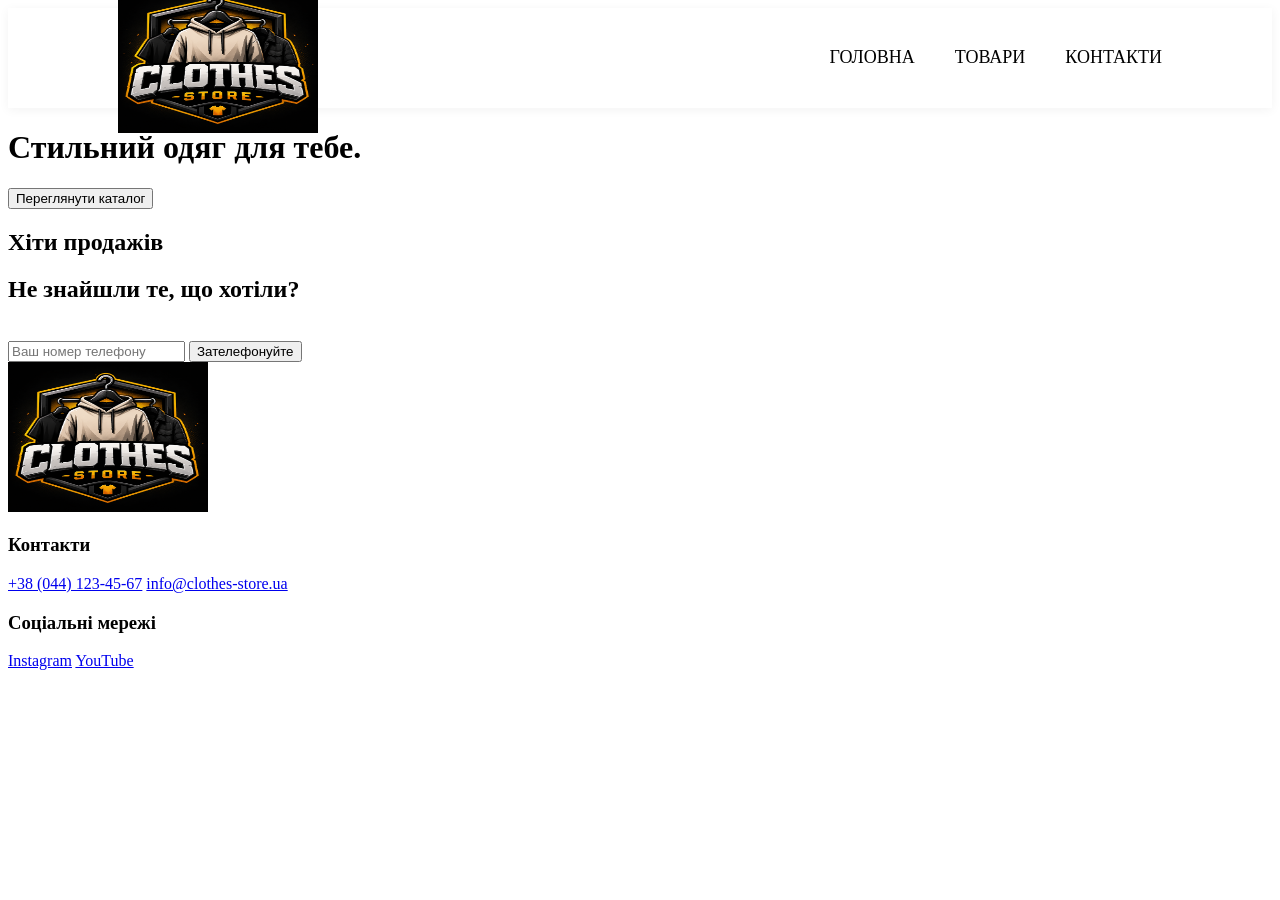
==== index.html @ a74c5bde "version1" ====
<!DOCTYPE html>
<html lang="uk">
<head>
    <meta charset="UTF-8">
    <meta name="viewport" content="width=device-width, initial-scale=1.0">
    <title>Clothing shop</title>

    <link rel="stylesheet" href="index.css">
</head>

<body>

<header>
    <img class="logo" src="./image/logo.png" alt="Clothes Store">

    <ul class="menu">
        <li><a class="menu-elements" href="#">Головна</a></li>
        <li><a class="menu-elements" href="#">Товари</a></li>
        <li><a class="menu-elements" href="#">Контакти</a></li>
    </ul>
</header>

<main>
    <div class="hero-section">
        <h1 class="cta-title">Стильний одяг для тебе.</h1>
        <button class="cta-button">Переглянути каталог</button>
    </div>

    <div class="products-section">
        <h2 class="products-title">Хіти продажів</h2>

        <div class="products-cards">
        </div>
    </div>

    <div class="contact-section">
        <h2 class="contact-text">Не знайшли те, що хотіли?</h2>

        <img src="contact-img.png" alt="" class="contact-img">

        <form class="contact-form">
            <input class="input-phone" type="tel" placeholder="Ваш номер телефону">
            <button class="submit-button" type="submit">Зателефонуйте</button>
        </form>
    </div>
</main>

<footer>
    <img src="./image/logo.png" alt="Clothes Store" class="logo">

    <div class="footer-menu">
        <div class="vert-menu">
            <h3 class="footer-elements-first">Контакти</h3>
            <a href="#" class="footer-elements">+38 (044) 123-45-67</a>
            <a href="#" class="footer-elements">info@clothes-store.ua</a>
        </div>

        <div class="vert-menu">
            <h3 class="footer-elements-first">Соціальні мережі</h3>
            <a href="#" class="footer-elements">Instagram</a>
            <a href="#" class="footer-elements">YouTube</a>
        </div>
    </div>
</footer>

</body>
<script src="index.js"> </script>
</html>
---- index.css ----
.logo {
    width: 200px;
    height: 150px;
}
header {
    background-color: white;
    box-sizing: border-box;
    padding: 20px 110px;
    height: 100px;
    display: flex;
    align-items: center;
    box-shadow: 0 2px 10px rgba(0, 0, 0, 0.05); 
}
.menu {
    display: flex;
    flex-direction: row;
    flex-grow: 1;
    justify-content: flex-end;
    align-items: center;
    list-style: none;
    gap: 40px;
}
.menu-elements {
    text-decoration: none;
    font-weight: 500;
    font-size: 18px;
    line-height: 93%;
    text-transform: uppercase;
    color: #000;
    position: relative;
    padding-bottom: 4px;
    transition: color 0.3s ease;
}

.menu-elements::after {
    content: '';
    position: absolute;
    bottom: 0;
    left: 0;
    width: 0;
    height: 2px;
    background-color: #645fd3;
    transition: width 0.3s ease;
}

.menu-elements:hover {
    color: #645fd3;
}

.menu-elements:hover::after {
    width: 100%;
}
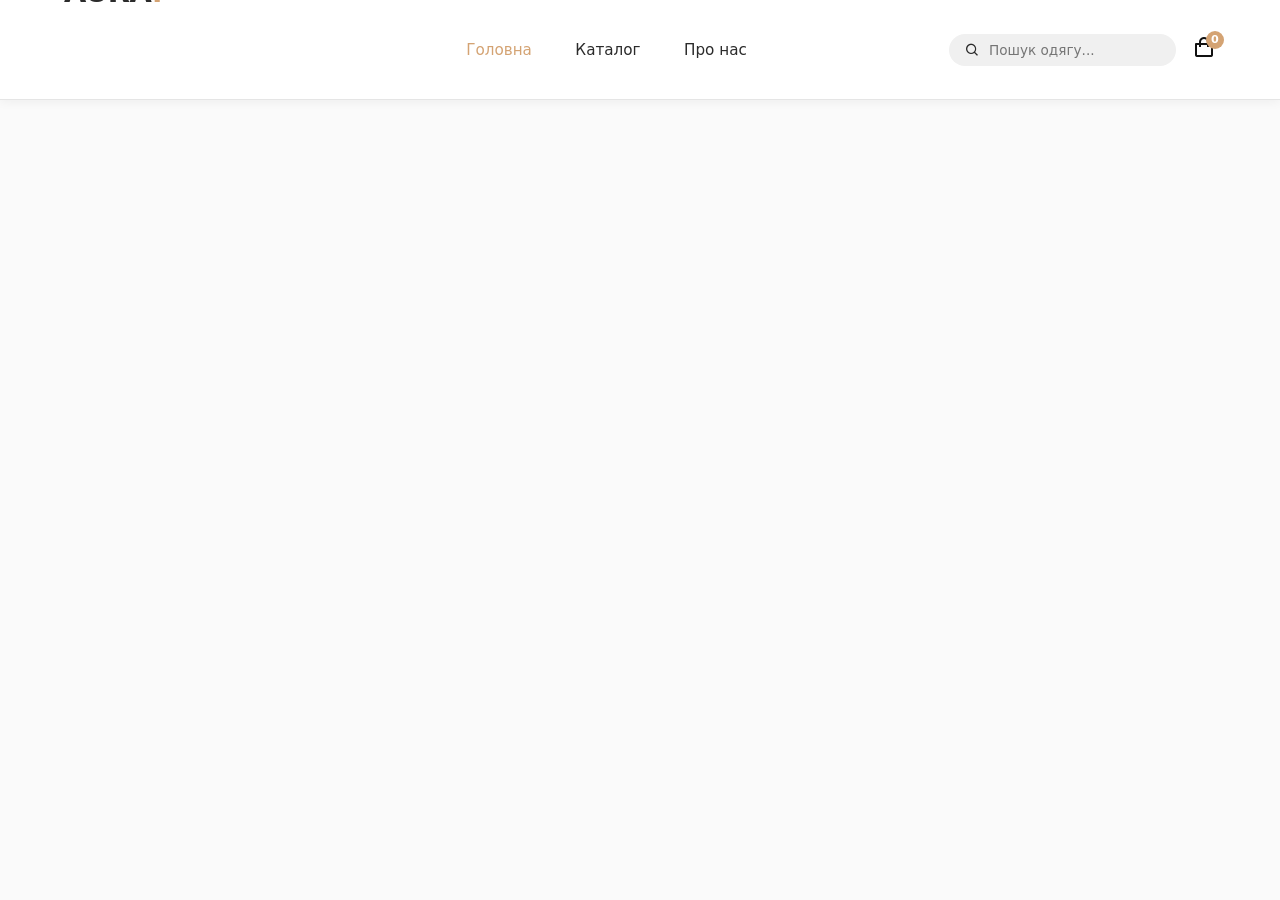
==== commit 06e2d9be: "я створив головну сторінку" ====
--- a/index.html
+++ b/index.html
@@ -1,68 +1,32 @@
 <!DOCTYPE html>
-<html lang="uk">
+<html lang="en">
 <head>
     <meta charset="UTF-8">
     <meta name="viewport" content="width=device-width, initial-scale=1.0">
-    <title>Clothing shop</title>
-
-    <link rel="stylesheet" href="index.css">
+    <title>AURA — Premium Fashion & Apparel</title>
+    <link rel="stylesheet" href="./catalog.css">
+    <link rel="stylesheet" href="./index.css">
+    <link href="https://unpkg.com/boxicons@2.1.4/css/boxicons.min.css" rel="stylesheet">
 </head>
-
 <body>
-
-<header>
-    <img class="logo" src="./image/logo.png" alt="Clothes Store">
-
-    <ul class="menu">
-        <li><a class="menu-elements" href="#">Головна</a></li>
-        <li><a class="menu-elements" href="#">Товари</a></li>
-        <li><a class="menu-elements" href="#">Контакти</a></li>
-    </ul>
-</header>
-
-<main>
-    <div class="hero-section">
-        <h1 class="cta-title">Стильний одяг для тебе.</h1>
-        <button class="cta-button">Переглянути каталог</button>
-    </div>
-
-    <div class="products-section">
-        <h2 class="products-title">Хіти продажів</h2>
-
-        <div class="products-cards">
+    <header class="header">
+        <div class="logo">AURA<span>.</span></div>
+        <nav class="nav-menu">
+            <a href="#" class="active">Головна</a>
+            <a href="./catalog.html">Каталог</a>
+            <a href="./catalog.html#about">Про нас</a>
+        </nav>
+        <div class="header-actions">
+            <div class="search-box">
+                <i class='bx bx-search'></i>
+                <input type="text" id="search-input" placeholder="Пошук одягу..." onkeyup="filterProducts()">
+            </div>
+            <button class="icon-btn cart-trigger" onclick="toggleCart()">
+                <i class='bx bx-shopping-bag'></i>
+                <span class="badge" id="cart-count">0</span>
+            </button>
         </div>
-    </div>
-
-    <div class="contact-section">
-        <h2 class="contact-text">Не знайшли те, що хотіли?</h2>
-
-        <img src="contact-img.png" alt="" class="contact-img">
-
-        <form class="contact-form">
-            <input class="input-phone" type="tel" placeholder="Ваш номер телефону">
-            <button class="submit-button" type="submit">Зателефонуйте</button>
-        </form>
-    </div>
-</main>
-
-<footer>
-    <img src="./image/logo.png" alt="Clothes Store" class="logo">
-
-    <div class="footer-menu">
-        <div class="vert-menu">
-            <h3 class="footer-elements-first">Контакти</h3>
-            <a href="#" class="footer-elements">+38 (044) 123-45-67</a>
-            <a href="#" class="footer-elements">info@clothes-store.ua</a>
-        </div>
-
-        <div class="vert-menu">
-            <h3 class="footer-elements-first">Соціальні мережі</h3>
-            <a href="#" class="footer-elements">Instagram</a>
-            <a href="#" class="footer-elements">YouTube</a>
-        </div>
-    </div>
-</footer>
-
+    </header>
+    
 </body>
-<script src="index.js"> </script>
 </html>
--- a/catalog.css
+++ b/catalog.css
@@ -0,0 +1,466 @@
+:root {
+    --primary: #111111;
+    --accent: #d4a373;
+    --bg: #fafafa;
+    --card-bg: #ffffff;
+    --text: #2b2b2b;
+    --text-light: #777777;
+    --border: #e5e5e5;
+    --transition: all 0.3s cubic-bezier(0.25, 0.8, 0.25, 1);
+}
+
+html {
+    scroll-behavior: smooth;
+}
+
+* {
+    box-sizing: border-box;
+    margin: 0;
+    padding: 0;
+    font-family: 'Plus Jakarta Sans', system-ui, -apple-system, sans-serif;
+}
+
+body {
+    background-color: var(--bg);
+    color: var(--text);
+}
+
+/* Header */
+.header {
+    display: flex;
+    justify-content: space-between;
+    align-items: center;
+    padding: 1.2rem 4rem;
+    background: rgba(255, 255, 255, 0.95);
+    backdrop-filter: blur(10px);
+    position: sticky;
+    top: 0;
+    z-index: 90;
+    border-bottom: 1px solid var(--border);
+}
+
+.logo {
+    font-size: 1.8rem;
+    font-weight: 800;
+    letter-spacing: -0.5px;
+}
+
+.logo span {
+    color: var(--accent);
+}
+
+.nav-menu a {
+    margin: 0 1.2rem;
+    text-decoration: none;
+    color: var(--text);
+    font-weight: 500;
+    font-size: 0.95rem;
+    transition: var(--transition);
+}
+
+.nav-menu a:hover, .nav-menu a.active {
+    color: var(--accent);
+}
+
+.header-actions {
+    display: flex;
+    align-items: center;
+    gap: 1rem;
+}
+
+.search-box {
+    display: flex;
+    align-items: center;
+    background: #f0f0f0;
+    padding: 0.5rem 1rem;
+    border-radius: 20px;
+}
+
+.search-box input {
+    border: none;
+    background: transparent;
+    outline: none;
+    margin-left: 0.5rem;
+    font-size: 0.85rem;
+}
+
+.icon-btn {
+    background: none;
+    border: none;
+    font-size: 1.5rem;
+    cursor: pointer;
+    position: relative;
+    color: var(--primary);
+}
+
+.badge {
+    position: absolute;
+    top: -5px;
+    right: -8px;
+    background: var(--accent);
+    color: white;
+    font-size: 0.7rem;
+    width: 18px;
+    height: 18px;
+    border-radius: 50%;
+    display: flex;
+    align-items: center;
+    justify-content: center;
+    font-weight: bold;
+}
+
+/* Hero */
+.hero {
+    position: relative;
+    height: 75vh;
+    background: url('https://images.unsplash.com/photo-1490481651871-ab68de25d43d?auto=format&fit=crop&w=1600&q=80') center/cover no-repeat;
+    display: flex;
+    align-items: center;
+    padding: 0 5%;
+}
+
+.hero-overlay {
+    position: absolute;
+    top: 0; left: 0; right: 0; bottom: 0;
+    background: rgba(0, 0, 0, 0.35);
+}
+
+.hero-content {
+    position: relative;
+    color: white;
+    max-width: 600px;
+}
+
+.hero-content .tag {
+    text-transform: uppercase;
+    font-size: 0.85rem;
+    letter-spacing: 2px;
+    background: rgba(255, 255, 255, 0.2);
+    padding: 0.3rem 0.8rem;
+    border-radius: 4px;
+}
+
+.hero-content h1 {
+    font-size: 3rem;
+    line-height: 1.1;
+    margin: 1rem 0;
+}
+
+.hero-content p {
+    font-size: 1.1rem;
+    margin-bottom: 2rem;
+    opacity: 0.9;
+}
+
+.btn-primary {
+    display: inline-block;
+    background: var(--primary);
+    color: white;
+    padding: 0.9rem 2rem;
+    border-radius: 30px;
+    text-decoration: none;
+    font-weight: 600;
+    border: none;
+    cursor: pointer;
+    transition: var(--transition);
+}
+
+.btn-primary:hover {
+    background: var(--accent);
+}
+
+/* Features */
+.features {
+    display: flex;
+    justify-content: space-around;
+    padding: 3rem 10%;
+    background: white;
+    border-bottom: 1px solid var(--border);
+}
+
+.feature-item {
+    display: flex;
+    align-items: center;
+    gap: 1rem;
+}
+
+.feature-item i {
+    font-size: 2.2rem;
+    color: var(--accent);
+}
+
+.feature-item h4 {
+    font-size: 1rem;
+}
+
+.feature-item p {
+    font-size: 0.85rem;
+    color: var(--text-light);
+}
+
+/* Catalog */
+.container {
+    max-width: 1250px;
+    margin: 4rem auto;
+    padding: 0 1.5rem;
+}
+
+.section-title {
+    text-align: center;
+    margin-bottom: 2.5rem;
+}
+
+.section-title h2 {
+    font-size: 2.2rem;
+    margin-bottom: 0.5rem;
+}
+
+.categories {
+    display: flex;
+    justify-content: center;
+    gap: 0.8rem;
+    margin-bottom: 3rem;
+    flex-wrap: wrap;
+}
+
+.cat-btn {
+    background: white;
+    border: 1px solid var(--border);
+    padding: 0.6rem 1.4rem;
+    border-radius: 20px;
+    cursor: pointer;
+    font-weight: 500;
+    transition: var(--transition);
+}
+
+.cat-btn.active, .cat-btn:hover {
+    background: var(--primary);
+    color: white;
+    border-color: var(--primary);
+}
+
+/* Product Cards */
+.product-grid {
+    display: grid;
+    grid-template-columns: repeat(auto-fill, minmax(270px, 1fr));
+    gap: 2rem;
+}
+
+.product-card {
+    background: var(--card-bg);
+    border-radius: 16px;
+    overflow: hidden;
+    transition: var(--transition);
+    position: relative;
+    border: 1px solid var(--border);
+}
+
+.product-card:hover {
+    transform: translateY(-8px);
+    box-shadow: 0 15px 30px rgba(0,0,0,0.08);
+}
+
+.img-wrapper {
+    position: relative;
+    overflow: hidden;
+    height: 350px;
+}
+
+.product-image {
+    width: 100%;
+    height: 100%;
+    object-fit: cover;
+    transition: transform 0.5s ease;
+}
+
+.product-card:hover .product-image {
+    transform: scale(1.05);
+}
+
+.product-info {
+    padding: 1.2rem;
+}
+
+.product-category {
+    font-size: 0.75rem;
+    text-transform: uppercase;
+    color: var(--text-light);
+    letter-spacing: 1px;
+}
+
+.product-title {
+    font-size: 1.05rem;
+    font-weight: 600;
+    margin: 0.4rem 0;
+}
+
+.product-bottom {
+    display: flex;
+    justify-content: space-between;
+    align-items: center;
+    margin-top: 1rem;
+}
+
+.product-price {
+    font-size: 1.2rem;
+    font-weight: 700;
+}
+
+.add-btn {
+    background: var(--primary);
+    color: white;
+    border: none;
+    width: 40px;
+    height: 40px;
+    border-radius: 50%;
+    cursor: pointer;
+    display: flex;
+    align-items: center;
+    justify-content: center;
+    font-size: 1.2rem;
+    transition: var(--transition);
+}
+
+.add-btn:hover {
+    background: var(--accent);
+}
+
+/* Cart Sidebar */
+.cart-sidebar {
+    position: fixed;
+    top: 0; right: -400px;
+    width: 380px; height: 100vh;
+    background: white;
+    z-index: 100;
+    box-shadow: -5px 0 25px rgba(0,0,0,0.15);
+    transition: var(--transition);
+    display: flex;
+    flex-direction: column;
+}
+
+.cart-sidebar.open {
+    right: 0;
+}
+
+.cart-header {
+    padding: 1.5rem;
+    border-bottom: 1px solid var(--border);
+    display: flex;
+    justify-content: space-between;
+    align-items: center;
+}
+
+.close-btn {
+    background: none;
+    border: none;
+    font-size: 2rem;
+    cursor: pointer;
+}
+
+.cart-body {
+    padding: 1.5rem;
+    flex-grow: 1;
+    overflow-y: auto;
+}
+
+.cart-item {
+    display: flex;
+    gap: 1rem;
+    margin-bottom: 1.2rem;
+    align-items: center;
+}
+
+.cart-item img {
+    width: 60px;
+    height: 70px;
+    object-fit: cover;
+    border-radius: 8px;
+}
+
+.cart-item-info {
+    flex-grow: 1;
+}
+
+.cart-item-title {
+    font-size: 0.9rem;
+    font-weight: 600;
+}
+
+.cart-item-price {
+    font-size: 0.85rem;
+    color: var(--text-light);
+}
+
+.remove-item {
+    color: #e74c3c;
+    cursor: pointer;
+    font-size: 1.1rem;
+}
+
+.cart-footer {
+    padding: 1.5rem;
+    border-top: 1px solid var(--border);
+}
+
+.total-price {
+    display: flex;
+    justify-content: space-between;
+    font-size: 1.2rem;
+    font-weight: 700;
+    margin-bottom: 1rem;
+}
+
+.checkout-btn {
+    width: 100%;
+}
+
+.overlay {
+    position: fixed;
+    top: 0; left: 0; width: 100%; height: 100%;
+    background: rgba(0,0,0,0.4);
+    z-index: 95;
+    display: none;
+}
+
+.overlay.active {
+    display: block;
+}
+
+/* Footer */
+.footer {
+    background: var(--primary);
+    color: white;
+    padding: 4rem 10% 2rem;
+}
+
+.footer-container {
+    display: grid;
+    grid-template-columns: repeat(auto-fit, minmax(200px, 1fr));
+    gap: 3rem;
+    margin-bottom: 3rem;
+}
+
+.logo.white {
+    color: white;
+    margin-bottom: 1rem;
+}
+
+.footer-col h4 {
+    margin-bottom: 1.2rem;
+}
+
+.footer-col a, .footer-col p {
+    display: block;
+    color: #aaa;
+    text-decoration: none;
+    margin-bottom: 0.6rem;
+    font-size: 0.9rem;
+}
+
+.footer-bottom {
+    text-align: center;
+    border-top: 1px solid #333;
+    padding-top: 2rem;
+    font-size: 0.8rem;
+    color: #777;
+}
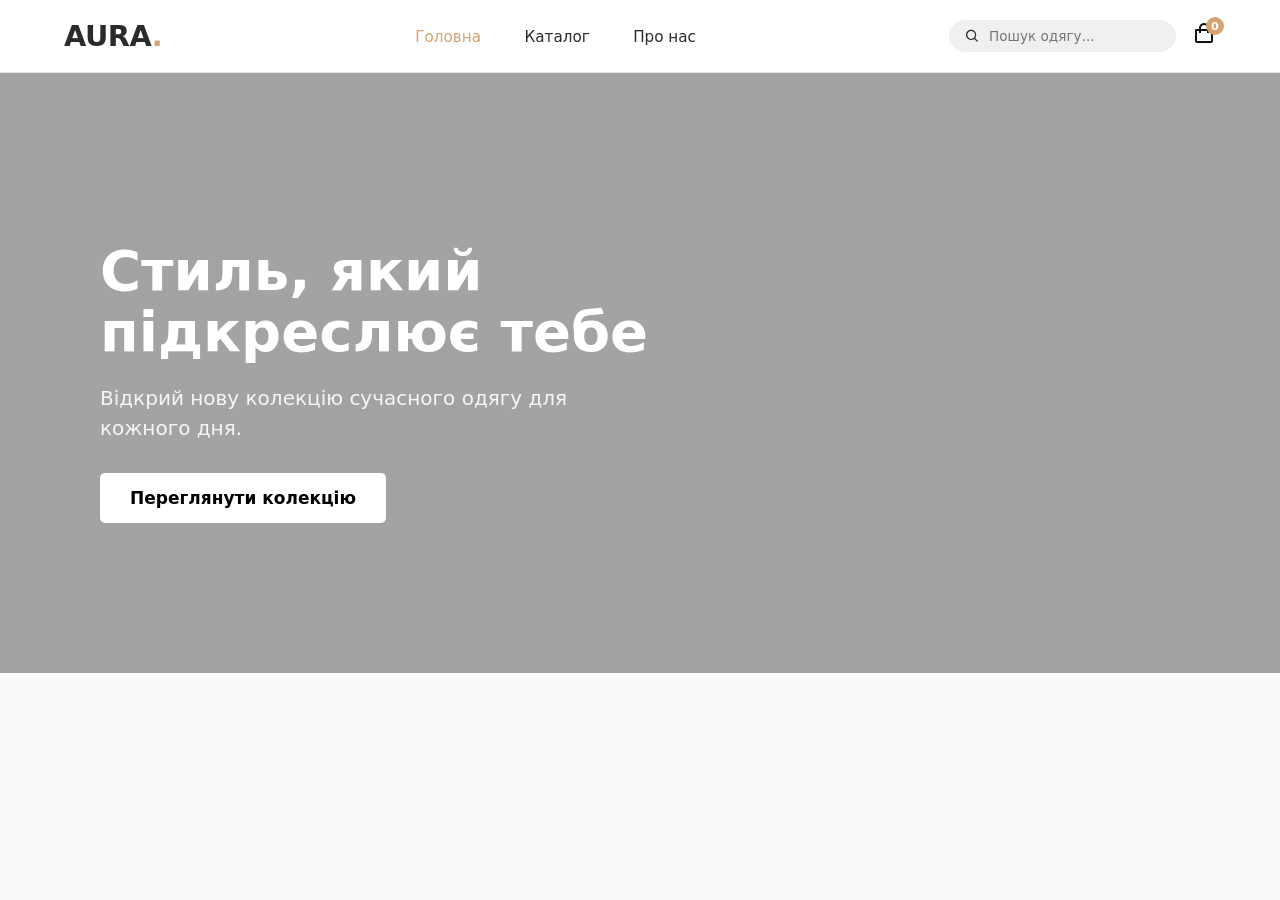
==== commit 794dce24: "я зробив hero розділ" ====
--- a/index.html
+++ b/index.html
@@ -1,5 +1,6 @@
 <!DOCTYPE html>
 <html lang="en">
+
 <head>
     <meta charset="UTF-8">
     <meta name="viewport" content="width=device-width, initial-scale=1.0">
@@ -8,6 +9,7 @@
     <link rel="stylesheet" href="./index.css">
     <link href="https://unpkg.com/boxicons@2.1.4/css/boxicons.min.css" rel="stylesheet">
 </head>
+
 <body>
     <header class="header">
         <div class="logo">AURA<span>.</span></div>
@@ -27,6 +29,15 @@
             </button>
         </div>
     </header>
-    
+    <section class="hero">
+        <div class="hero-content">
+            <h1>Стиль, який підкреслює тебе</h1>
+            <p>Відкрий нову колекцію сучасного одягу для кожного дня.</p>
+            <a href="#" class="hero-button">Переглянути колекцію</a>
+        </div>
+    </section>
+
+
 </body>
+
 </html>
--- a/index.css
+++ b/index.css
@@ -1,53 +1,69 @@
 
-.logo {
-    width: 200px;
-    height: 150px;
+* {
+    margin: 0;
+    padding: 0;
+    box-sizing: border-box;
 }
-header {
-    background-color: white;
-    box-sizing: border-box;
-    padding: 20px 110px;
-    height: 100px;
+
+.hero {
+    height: 600px;
+
+    background-image: url("https://images.unsplash.com/photo-1558769132-cb1aea458c5e?q=80&w=1074&auto=format&fit=crop&ixlib=rb-4.1.0&ixid=M3wxMjA3fDB8MHxwaG90by1wYWdlfHx8fGVufDB8fHx8fA%3D%3D");
+    background-size: cover;
+    background-position: center;
+
     display: flex;
     align-items: center;
-    box-shadow: 0 2px 10px rgba(0, 0, 0, 0.05); 
-}
-.menu {
-    display: flex;
-    flex-direction: row;
-    flex-grow: 1;
-    justify-content: flex-end;
-    align-items: center;
-    list-style: none;
-    gap: 40px;
-}
-.menu-elements {
-    text-decoration: none;
-    font-weight: 500;
-    font-size: 18px;
-    line-height: 93%;
-    text-transform: uppercase;
-    color: #000;
+    padding-left: 100px;
+
     position: relative;
-    padding-bottom: 4px;
-    transition: color 0.3s ease;
 }
 
-.menu-elements::after {
-    content: '';
+/* Затемнення фону */
+.hero::before {
+    content: "";
     position: absolute;
-    bottom: 0;
-    left: 0;
-    width: 0;
-    height: 2px;
-    background-color: #645fd3;
-    transition: width 0.3s ease;
+    inset: 0;
+    background: rgba(0, 0, 0, 0.35);
 }
 
-.menu-elements:hover {
-    color: #645fd3;
+.hero-content {
+    position: relative;
+    z-index: 1;
+
+    max-width: 550px;
+    color: white;
 }
 
-.menu-elements:hover::after {
-    width: 100%;
+.hero-content h1 {
+    font-size: 56px;
+    line-height: 1.1;
+    margin-bottom: 20px;
+}
+
+.hero-content p {
+    font-size: 20px;
+    line-height: 1.5;
+    margin-bottom: 30px;
+}
+
+.hero-button {
+    display: inline-block;
+
+    padding: 15px 30px;
+
+    background: white;
+    color: black;
+
+    text-decoration: none;
+    font-size: 17px;
+    font-weight: bold;
+
+    border-radius: 5px;
+    transition: 0.3s;
+}
+
+.hero-button:hover {
+    background: black;
+    color: white;
 }
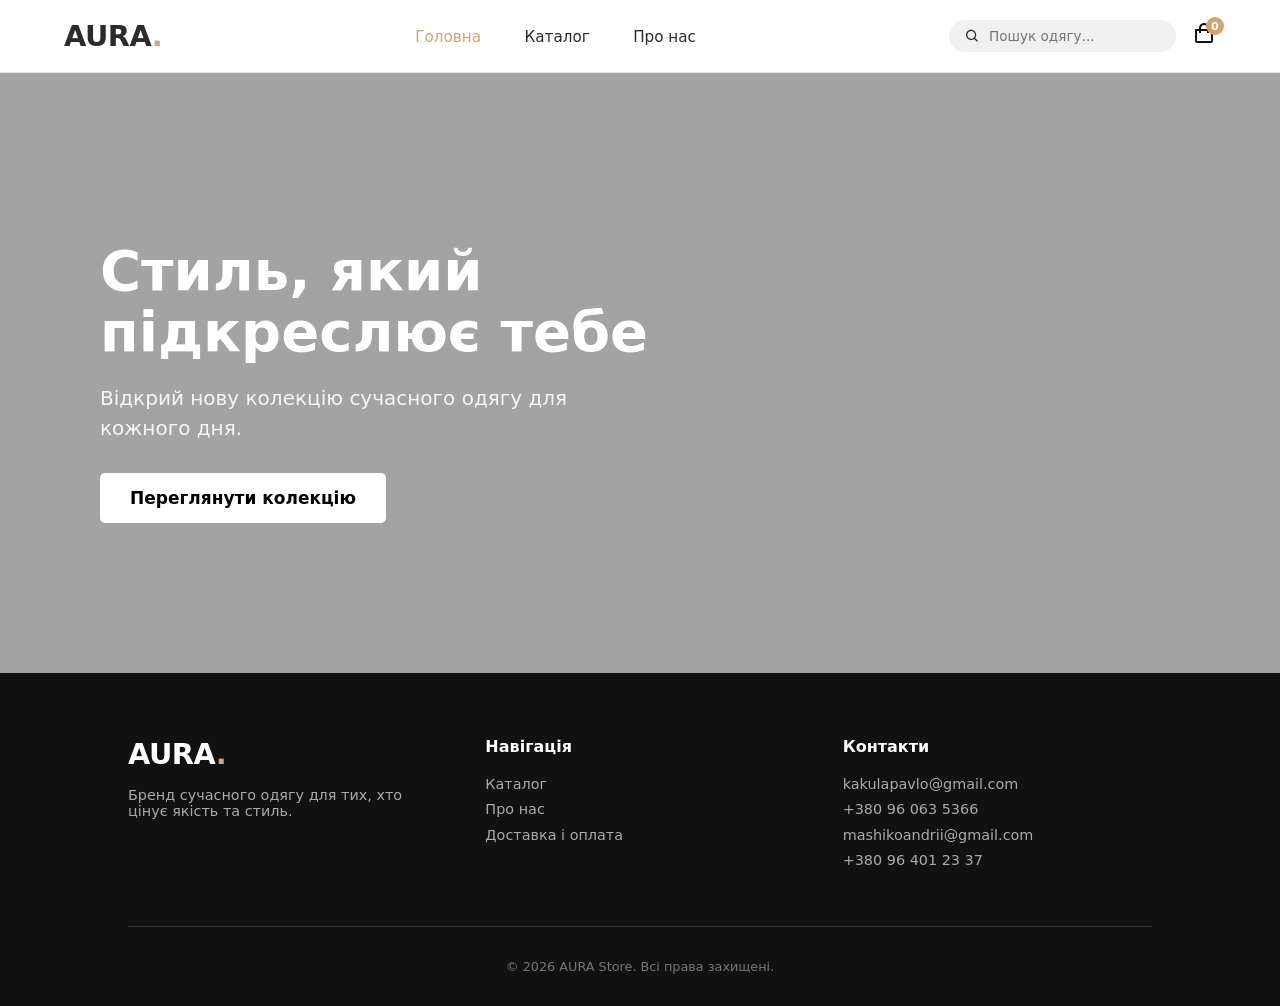
==== commit b7029ffe: "було додано підвал в головній та поправлені відступи" ====
--- a/index.html
+++ b/index.html
@@ -33,10 +33,33 @@
         <div class="hero-content">
             <h1>Стиль, який підкреслює тебе</h1>
             <p>Відкрий нову колекцію сучасного одягу для кожного дня.</p>
-            <a href="#" class="hero-button">Переглянути колекцію</a>
+            <a href="./catalog.html#catalog" class="hero-button">Переглянути колекцію</a>
         </div>
     </section>
-
+    <footer class="footer" id="about">
+        <div class="footer-container">
+            <div class="footer-col">
+                <div class="logo white">AURA<span>.</span></div>
+                <p>Бренд сучасного одягу для тих, хто цінує якість та стиль.</p>
+            </div>
+            <div class="footer-col">
+                <h4>Навігація</h4>
+                <a href="#catalog">Каталог</a>
+                <a href="#about">Про нас</a>
+                <a href="#">Доставка і оплата</a>
+            </div>
+            <div class="footer-col">
+                <h4>Контакти</h4>
+                <p>kakulapavlo@gmail.com</p>
+                <p>+380 96 063 5366</p>
+                <p>mashikoandrii@gmail.com</p>
+                <p>+380 96 401 23 37</p>
+            </div>
+        </div>
+        <div class="footer-bottom">
+            <p>&copy; 2026 AURA Store. Всі права захищені.</p>
+        </div>
+    </footer>
 
 </body>
 
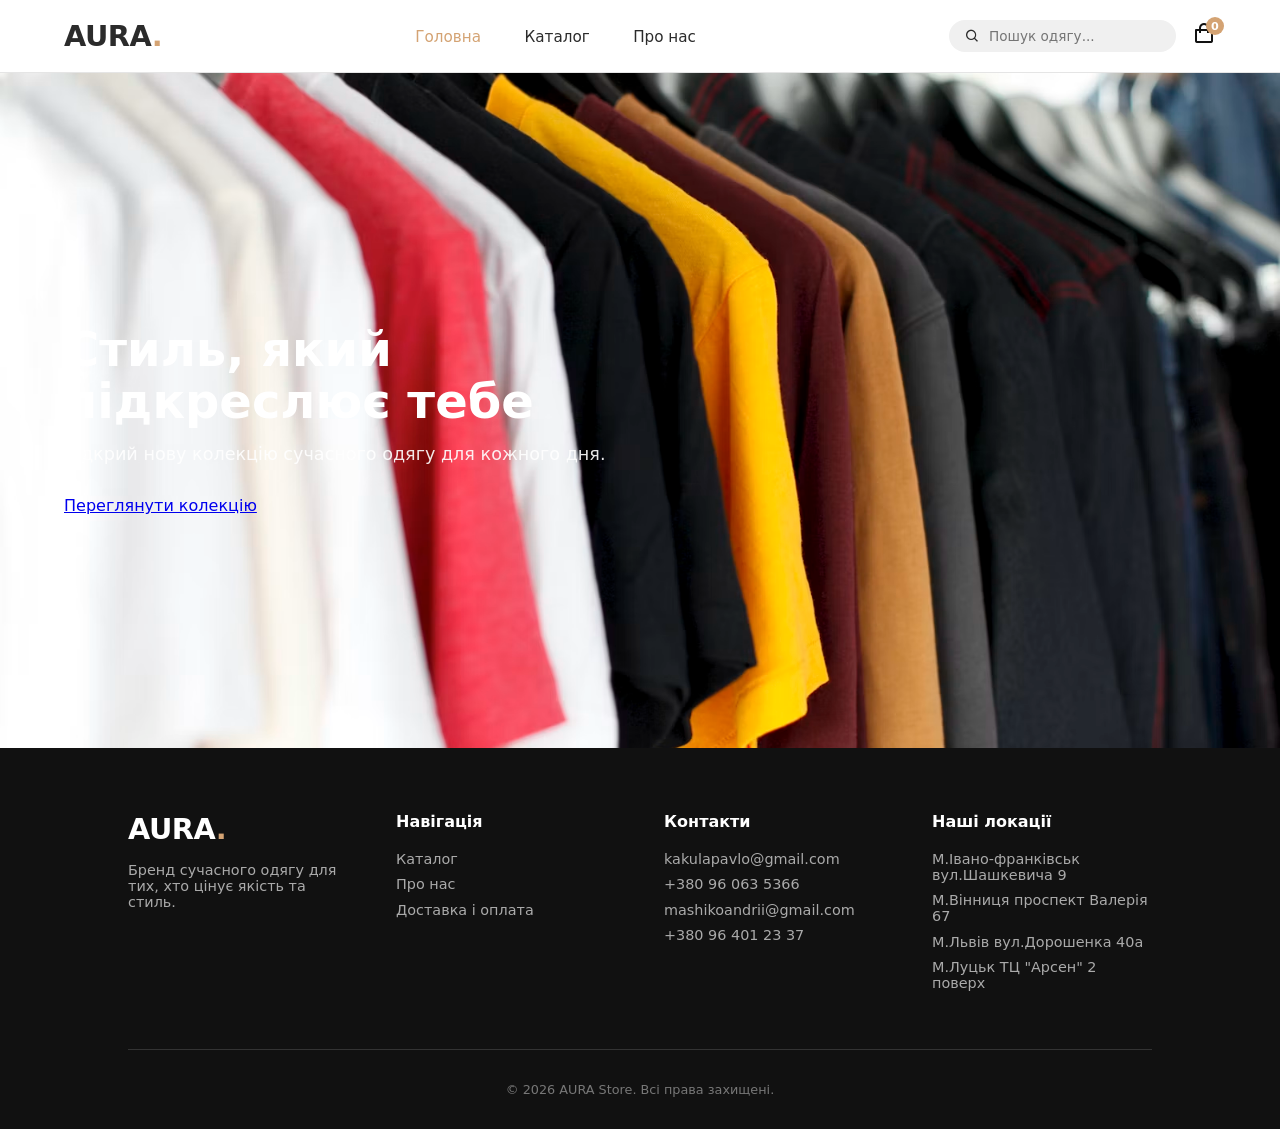
==== commit c02e1e19: "добавлено локації в підвалі" ====
--- a/index.html
+++ b/index.html
@@ -55,6 +55,14 @@
                 <p>mashikoandrii@gmail.com</p>
                 <p>+380 96 401 23 37</p>
             </div>
+
+                <div class="footer-col">
+                    <h4>Наші локації</h4>
+                    <p>М.Івано-франківськ вул.Шашкевича 9</p>
+                    <p>М.Вінниця проспект Валерія 67</p>
+                    <p>М.Львів вул.Дорошенка 40а</p>
+                    <p>М.Луцьк ТЦ "Арсен" 2 поверх</p>
+            </div>
         </div>
         <div class="footer-bottom">
             <p>&copy; 2026 AURA Store. Всі права захищені.</p>
--- a/catalog.css
+++ b/catalog.css
@@ -113,7 +113,7 @@
 .hero {
     position: relative;
     height: 75vh;
-    background: url('https://images.unsplash.com/photo-1490481651871-ab68de25d43d?auto=format&fit=crop&w=1600&q=80') center/cover no-repeat;
+    background: url('image/clothings.avif') center/cover no-repeat;
     display: flex;
     align-items: center;
     padding: 0 5%;
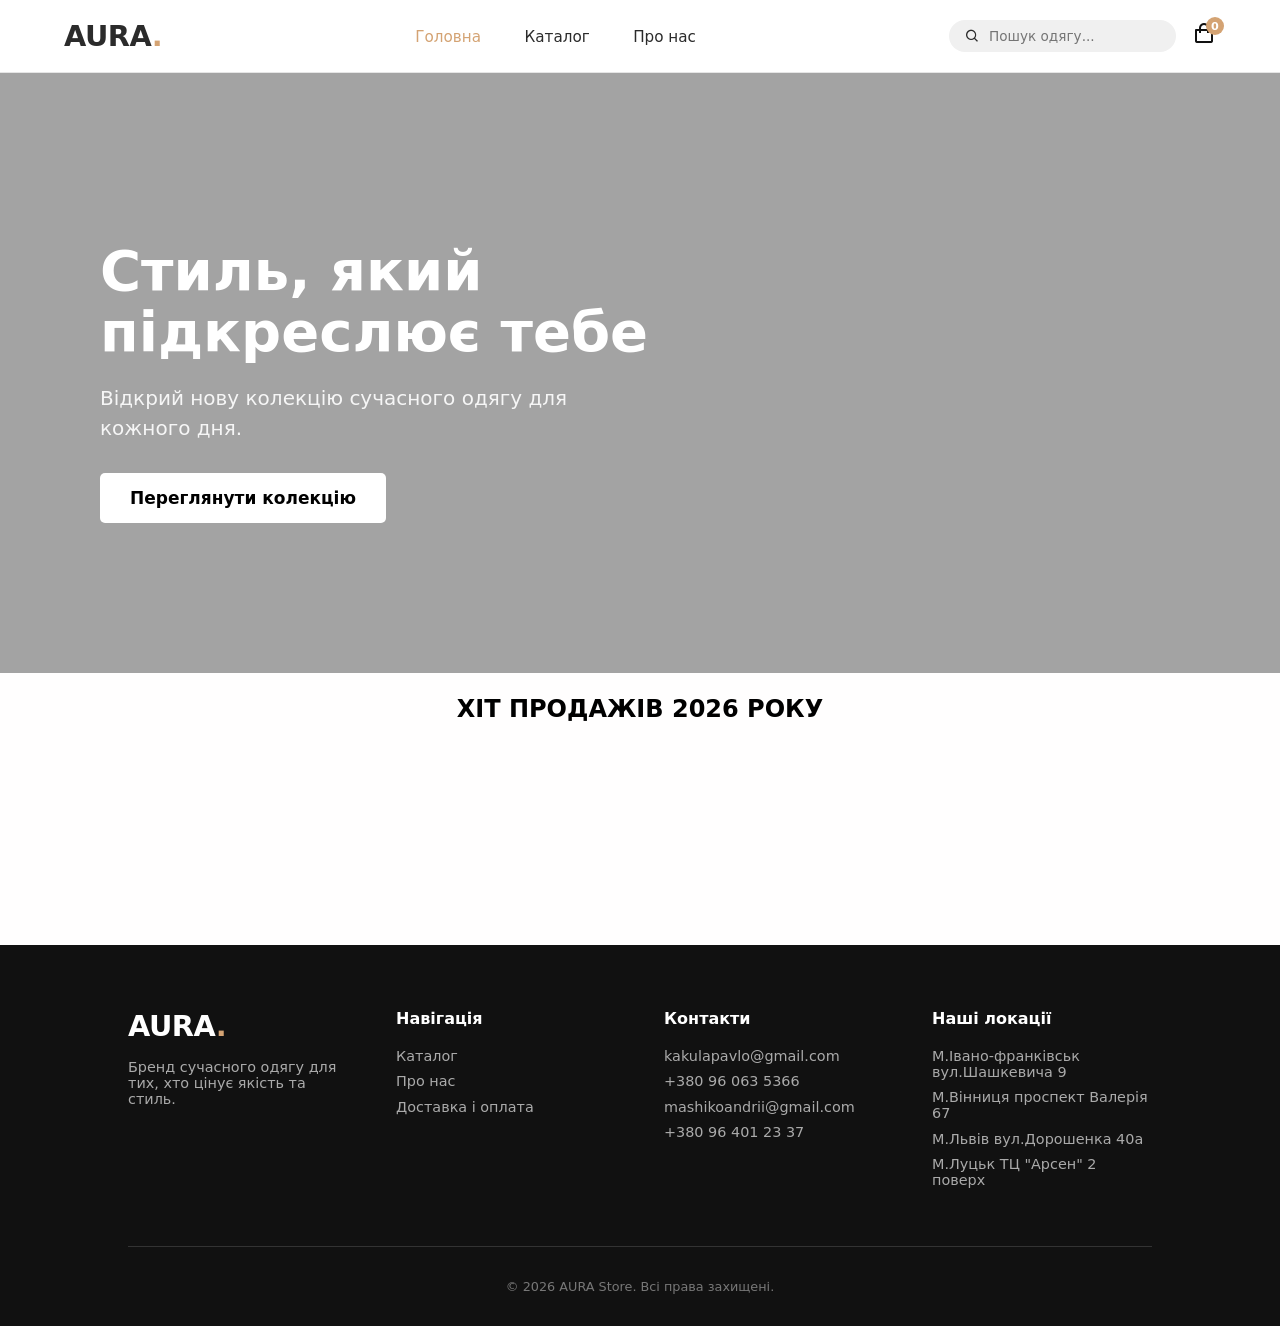
==== commit 91d7672a: "хіт продожу на головній сторінці" ====
--- a/index.html
+++ b/index.html
@@ -34,11 +34,20 @@
             <h1>Стиль, який підкреслює тебе</h1>
             <p>Відкрий нову колекцію сучасного одягу для кожного дня.</p>
             <a href="./catalog.html#catalog" class="hero-button">Переглянути колекцію</a>
+
+
         </div>
     </section>
+            <section class="element_prodazhiv">
+            <div class="elemetuk">
+                <h2>ХІТ ПРОДАЖІВ 2026 РОКУ</h2>
+                
+            </div>
+        </section>
     <footer class="footer" id="about">
         <div class="footer-container">
             <div class="footer-col">
+
                 <div class="logo white">AURA<span>.</span></div>
                 <p>Бренд сучасного одягу для тих, хто цінує якість та стиль.</p>
             </div>
--- a/index.css
+++ b/index.css
@@ -0,0 +1,80 @@
+
+* {
+    margin: 0;
+    padding: 0;
+    box-sizing: border-box;
+}
+
+.hero {
+    height: 600px;
+
+    background-image: url("https://images.unsplash.com/photo-1558769132-cb1aea458c5e?q=80&w=1074&auto=format&fit=crop&ixlib=rb-4.1.0&ixid=M3wxMjA3fDB8MHxwaG90by1wYWdlfHx8fGVufDB8fHx8fA%3D%3D");
+    background-size: cover;
+    background-position: center;
+
+    display: flex;
+    align-items: center;
+    padding-left: 100px;
+
+    position: relative;
+}
+
+/* Затемнення фону */
+.hero::before {
+    content: "";
+    position: absolute;
+    inset: 0;
+    background: rgba(0, 0, 0, 0.35);
+}
+
+.hero-content {
+    position: relative;
+    z-index: 1;
+
+    max-width: 550px;
+    color: white;
+}
+
+.hero-content h1 {
+    font-size: 56px;
+    line-height: 1.1;
+    margin-bottom: 20px;
+}
+
+.hero-content p {
+    font-size: 20px;
+    line-height: 1.5;
+    margin-bottom: 30px;
+}
+
+.hero-button {
+    display: inline-block;
+
+    padding: 15px 30px;
+
+    background: white;
+    color: black;
+
+    text-decoration: none;
+    font-size: 17px;
+    font-weight: bold;
+
+    border-radius: 5px;
+    transition: 0.3s;
+}
+
+.hero-button:hover {
+    background: black;
+    color: white;
+}
+
+.element_prodazhiv {
+    background-color: rgb(255, 254, 254);
+    color: black;
+    padding-bottom: 222px;
+    text-align: center;
+    padding-top: 22px;
+    text-decoration: double;
+    
+}
+
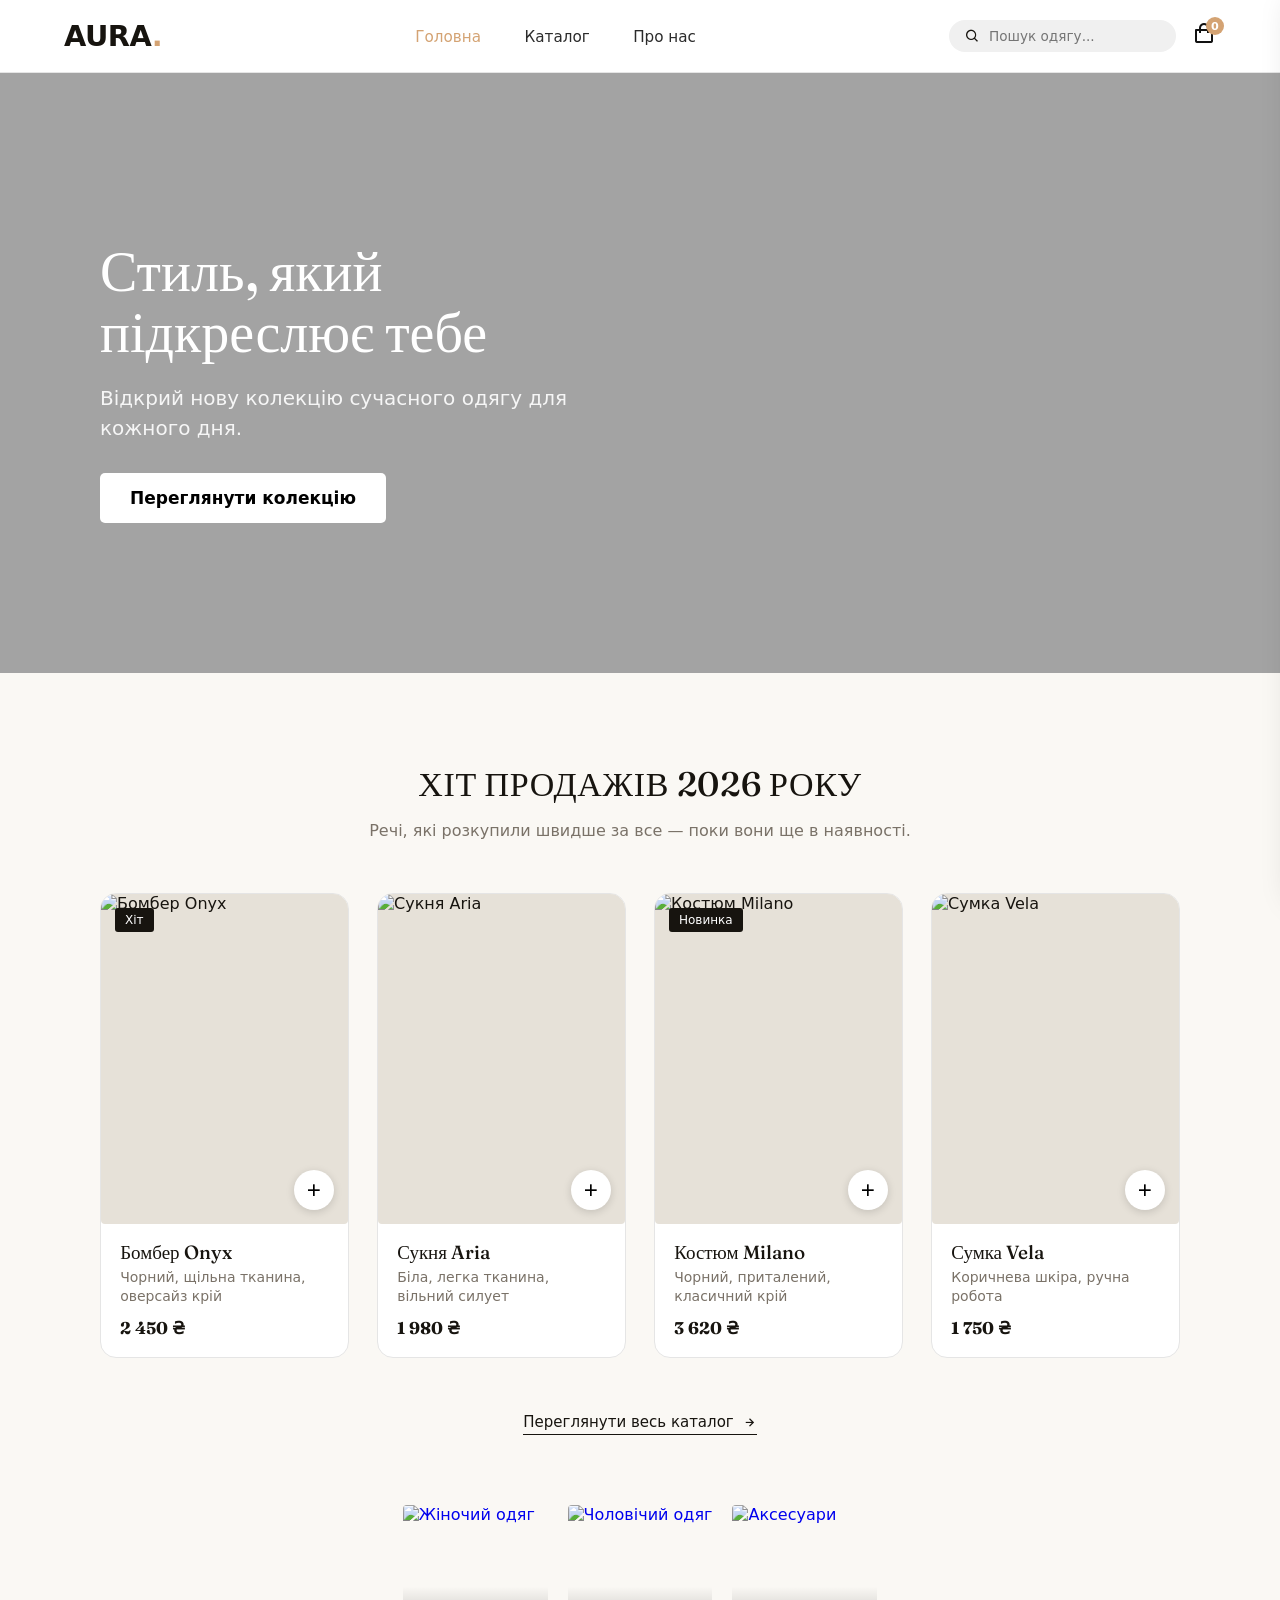
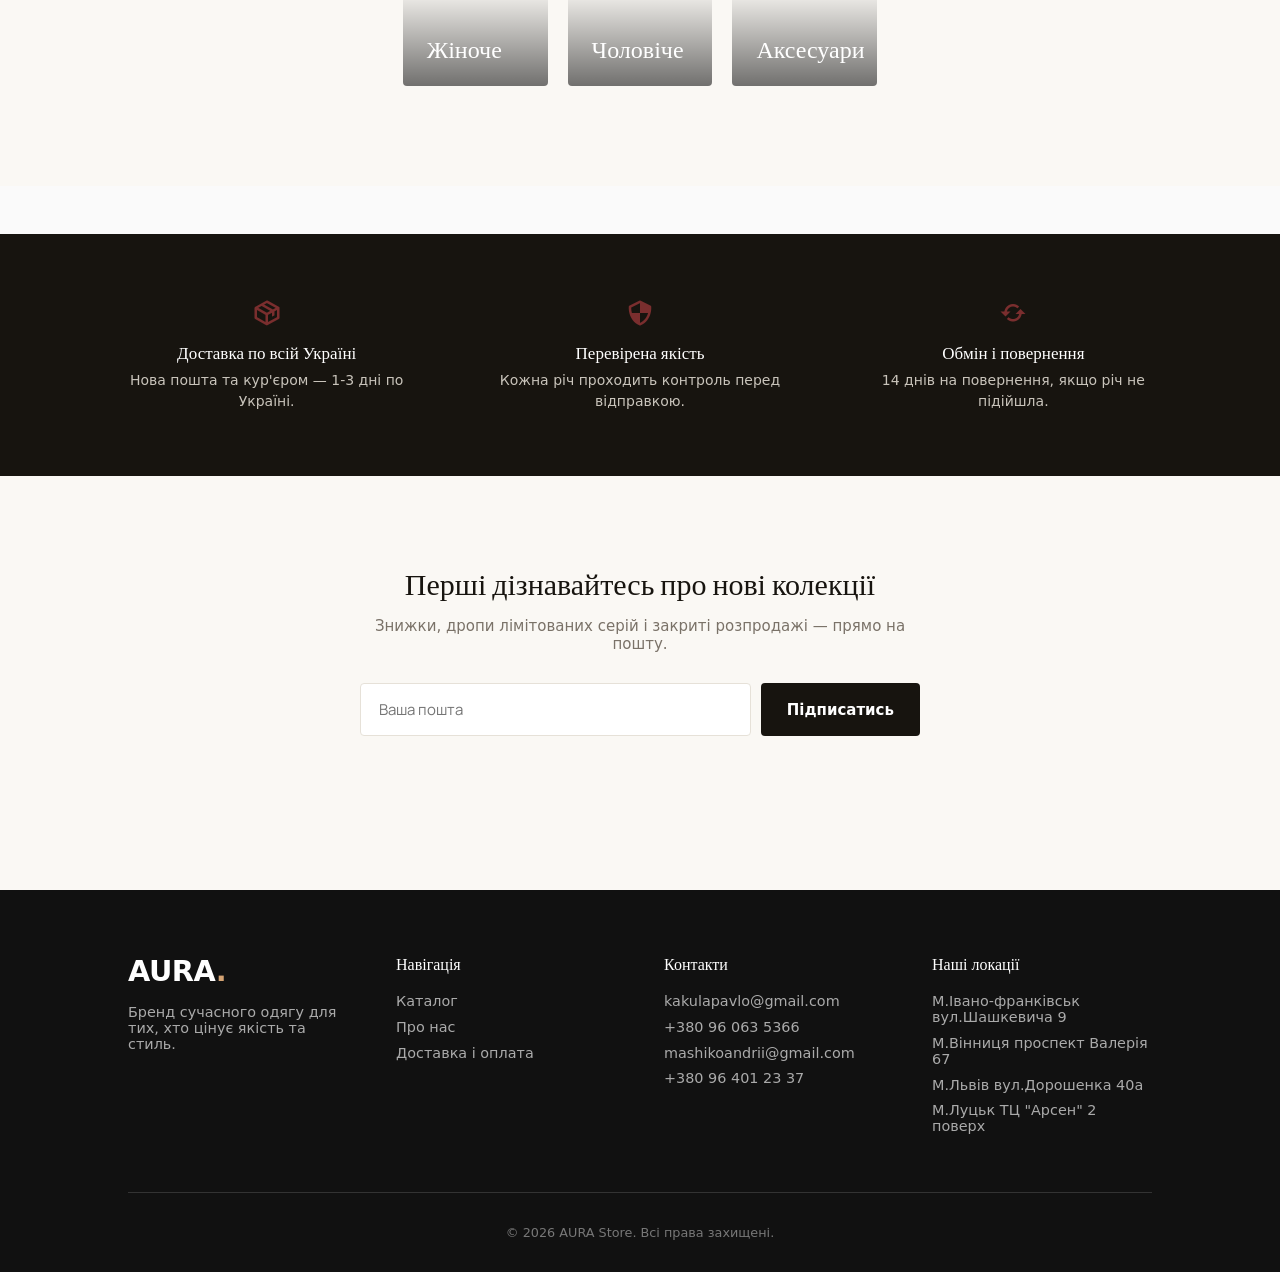
==== commit a9350a21: "fix main page" ====
--- a/index.html
+++ b/index.html
@@ -8,6 +8,9 @@
     <link rel="stylesheet" href="./catalog.css">
     <link rel="stylesheet" href="./index.css">
     <link href="https://unpkg.com/boxicons@2.1.4/css/boxicons.min.css" rel="stylesheet">
+    <link rel="preconnect" href="https://fonts.googleapis.com">
+    <link rel="preconnect" href="https://fonts.gstatic.com" crossorigin>
+    <link href="https://fonts.googleapis.com/css2?family=Fraunces:opsz,wght@9..144,400;9..144,500;9..144,600&family=Manrope:wght@400;500;600;700&display=swap" rel="stylesheet">
 </head>
 
 <body>
@@ -29,6 +32,24 @@
             </button>
         </div>
     </header>
+
+    <aside class="cart-drawer" id="cart-drawer">
+        <div class="cart-drawer-head">
+            <h3>Кошик</h3>
+            <button class="icon-btn" onclick="toggleCart()"><i class='bx bx-x'></i></button>
+        </div>
+        <div class="cart-items" id="cart-items">
+            <p class="cart-empty">Кошик поки порожній.</p>
+        </div>
+        <div class="cart-drawer-foot">
+            <div class="cart-total-row">
+                <span>Разом</span>
+                <span id="cart-total">0 ₴</span>
+            </div>
+            <button class="hero-button cart-checkout">Оформити замовлення</button>
+        </div>
+    </aside>
+    <div class="cart-overlay" id="cart-overlay" onclick="toggleCart()"></div>
     <section class="hero">
         <div class="hero-content">
             <h1>Стиль, який підкреслює тебе</h1>
@@ -38,10 +59,121 @@
 
         </div>
     </section>
-            <section class="element_prodazhiv">
+            <section class="element_prodazhiv" id="catalog">
             <div class="elemetuk">
                 <h2>ХІТ ПРОДАЖІВ 2026 РОКУ</h2>
-                
+                <p class="section-sub">Речі, які розкупили швидше за все — поки вони ще в наявності.</p>
+            </div>
+
+            <div class="product-grid">
+                <article class="product-card" data-name="Бомбер Onyx">
+                    <div class="product-media">
+                        <img src="https://images.unsplash.com/photo-HzM9X0lxT9E?q=80&w=800&auto=format&fit=crop" alt="Бомбер Onyx" loading="lazy">
+                        <span class="product-tag">Хіт</span>
+                        <button class="product-add" onclick="addToCart('Бомбер Onyx', 2450)" aria-label="Додати в кошик">
+                            <i class='bx bx-plus'></i>
+                        </button>
+                    </div>
+                    <div class="product-info">
+                        <h3>Бомбер Onyx</h3>
+                        <p class="product-desc">Чорний, щільна тканина, оверсайз крій</p>
+                        <span class="product-price">2 450 ₴</span>
+                    </div>
+                </article>
+
+                <article class="product-card" data-name="Сукня Aria">
+                    <div class="product-media">
+                        <img src="https://images.unsplash.com/photo-Edxk9S1Du8Q?q=80&w=800&auto=format&fit=crop" alt="Сукня Aria" loading="lazy">
+                        <button class="product-add" onclick="addToCart('Сукня Aria', 1980)" aria-label="Додати в кошик">
+                            <i class='bx bx-plus'></i>
+                        </button>
+                    </div>
+                    <div class="product-info">
+                        <h3>Сукня Aria</h3>
+                        <p class="product-desc">Біла, легка тканина, вільний силует</p>
+                        <span class="product-price">1 980 ₴</span>
+                    </div>
+                </article>
+
+                <article class="product-card" data-name="Костюм Milano">
+                    <div class="product-media">
+                        <img src="https://images.unsplash.com/photo-lDnaOcsXzx4?q=80&w=800&auto=format&fit=crop" alt="Костюм Milano" loading="lazy">
+                        <span class="product-tag">Новинка</span>
+                        <button class="product-add" onclick="addToCart('Костюм Milano', 3620)" aria-label="Додати в кошик">
+                            <i class='bx bx-plus'></i>
+                        </button>
+                    </div>
+                    <div class="product-info">
+                        <h3>Костюм Milano</h3>
+                        <p class="product-desc">Чорний, приталений, класичний крій</p>
+                        <span class="product-price">3 620 ₴</span>
+                    </div>
+                </article>
+
+                <article class="product-card" data-name="Сумка Vela">
+                    <div class="product-media">
+                        <img src="https://images.unsplash.com/photo-2bPimrz-Lgo?q=80&w=800&auto=format&fit=crop" alt="Сумка Vela" loading="lazy">
+                        <button class="product-add" onclick="addToCart('Сумка Vela', 1750)" aria-label="Додати в кошик">
+                            <i class='bx bx-plus'></i>
+                        </button>
+                    </div>
+                    <div class="product-info">
+                        <h3>Сумка Vela</h3>
+                        <p class="product-desc">Коричнева шкіра, ручна робота</p>
+                        <span class="product-price">1 750 ₴</span>
+                    </div>
+                </article>
+            </div>
+
+            <a href="./catalog.html" class="view-all-link">Переглянути весь каталог <i class='bx bx-right-arrow-alt'></i></a>
+        </section>
+
+        <section class="categories">
+            <div class="category-grid">
+                <a href="./catalog.html?category=women" class="category-card">
+                    <img src="https://images.unsplash.com/photo-1616313253719-c46514cddee1?q=80&w=687&auto=format&fit=crop&ixlib=rb-4.1.0&ixid=M3wxMjA3fDB8MHxwaG90by1wYWdlfHx8fGVufDB8fHx8fA%3D%3D" alt="Жіночий одяг" loading="lazy">
+                    <span class="category-label">Жіноче</span>
+                </a>
+                <a href="./catalog.html?category=men" class="category-card">
+                    <img src="https://images.unsplash.com/photo-1618001789159-ffffe6f96ef2?q=80&w=687&auto=format&fit=crop&ixlib=rb-4.1.0&ixid=M3wxMjA3fDB8MHxwaG90by1wYWdlfHx8fGVufDB8fHx8fA%3D%3D" alt="Чоловічий одяг" loading="lazy">
+                    <span class="category-label">Чоловіче</span>
+                </a>
+                <a href="./catalog.html?category=accessories" class="category-card">
+                    <img src="https://images.unsplash.com/photo-1655255114527-d0a834d9a774?q=80&w=687&auto=format&fit=crop&ixlib=rb-4.1.0&ixid=M3wxMjA3fDB8MHxwaG90by1wYWdlfHx8fGVufDB8fHx8fA%3D%3D" alt="Аксесуари" loading="lazy">
+                    <span class="category-label">Аксесуари</span>
+                </a>
+            </div>
+        </section>
+
+        <section class="usp">
+            <div class="usp-grid">
+                <div class="usp-item">
+                    <i class='bx bx-package'></i>
+                    <h4>Доставка по всій Україні</h4>
+                    <p>Нова пошта та кур'єром — 1-3 дні по Україні.</p>
+                </div>
+                <div class="usp-item">
+                    <i class='bx bx-shield-quarter'></i>
+                    <h4>Перевірена якість</h4>
+                    <p>Кожна річ проходить контроль перед відправкою.</p>
+                </div>
+                <div class="usp-item">
+                    <i class='bx bx-refresh'></i>
+                    <h4>Обмін і повернення</h4>
+                    <p>14 днів на повернення, якщо річ не підійшла.</p>
+                </div>
+            </div>
+        </section>
+
+        <section class="newsletter">
+            <div class="newsletter-inner">
+                <h2>Перші дізнавайтесь про нові колекції</h2>
+                <p>Знижки, дропи лімітованих серій і закриті розпродажі — прямо на пошту.</p>
+                <form class="newsletter-form" onsubmit="return subscribeNewsletter(event)">
+                    <input type="email" required placeholder="Ваша пошта" aria-label="Email">
+                    <button type="submit">Підписатись</button>
+                </form>
+                <p class="newsletter-note" id="newsletter-note"></p>
             </div>
         </section>
     <footer class="footer" id="about">
@@ -78,6 +210,69 @@
         </div>
     </footer>
 
+    <script>
+        let cart = [];
+
+        function toggleCart() {
+            document.getElementById('cart-drawer').classList.toggle('open');
+            document.getElementById('cart-overlay').classList.toggle('open');
+        }
+
+        function addToCart(name, price) {
+            cart.push({ name, price });
+            renderCart();
+            const drawer = document.getElementById('cart-drawer');
+            const overlay = document.getElementById('cart-overlay');
+            if (!drawer.classList.contains('open')) {
+                drawer.classList.add('open');
+                overlay.classList.add('open');
+            }
+        }
+
+        function removeFromCart(index) {
+            cart.splice(index, 1);
+            renderCart();
+        }
+
+        function renderCart() {
+            document.getElementById('cart-count').textContent = cart.length;
+            const itemsEl = document.getElementById('cart-items');
+            const totalEl = document.getElementById('cart-total');
+
+            if (cart.length === 0) {
+                itemsEl.innerHTML = '<p class="cart-empty">Кошик поки порожній.</p>';
+                totalEl.textContent = '0 ₴';
+                return;
+            }
+
+            itemsEl.innerHTML = cart.map((item, i) => `
+                <div class="cart-item">
+                    <span>${item.name}</span>
+                    <span>${item.price.toLocaleString('uk-UA')} ₴</span>
+                    <button onclick="removeFromCart(${i})" aria-label="Видалити"><i class='bx bx-x'></i></button>
+                </div>
+            `).join('');
+
+            const total = cart.reduce((sum, item) => sum + item.price, 0);
+            totalEl.textContent = total.toLocaleString('uk-UA') + ' ₴';
+        }
+
+        function filterProducts() {
+            const query = document.getElementById('search-input').value.trim().toLowerCase();
+            document.querySelectorAll('.product-card').forEach(card => {
+                const name = card.dataset.name.toLowerCase();
+                card.style.display = name.includes(query) ? '' : 'none';
+            });
+        }
+
+        function subscribeNewsletter(event) {
+            event.preventDefault();
+            const note = document.getElementById('newsletter-note');
+            note.textContent = 'Дякуємо! Перевірте пошту, щоб підтвердити підписку.';
+            event.target.reset();
+            return false;
+        }
+    </script>
 </body>
 
-</html>+</html> 
--- a/index.css
+++ b/index.css
@@ -1,8 +1,28 @@
-
 * {
     margin: 0;
     padding: 0;
     box-sizing: border-box;
+}
+
+:root {
+    --ink: #17140f;
+    --stone-600: #7a7268;
+    --paper: #faf8f4;
+    --line: #e6e1d8;
+    --wine: #7a2e2e;
+    --wine-dark: #5e2222;
+    --font-display: 'Fraunces', Georgia, serif;
+    --font-body: 'Manrope', -apple-system, BlinkMacSystemFont, sans-serif;
+}
+
+body {
+    font-family: var(--font-body);
+    color: var(--ink);
+}
+
+h1, h2, h3, h4 {
+    font-family: var(--font-display);
+    font-weight: 500;
 }
 
 .hero {
@@ -69,12 +89,412 @@
 }
 
 .element_prodazhiv {
-    background-color: rgb(255, 254, 254);
-    color: black;
-    padding-bottom: 222px;
+    background-color: var(--paper);
+    color: var(--ink);
+    padding: 90px 100px 70px;
+}
+
+.elemetuk {
     text-align: center;
-    padding-top: 22px;
-    text-decoration: double;
-    
-}
-
+    max-width: 560px;
+    margin: 0 auto 50px;
+}
+
+.elemetuk h2 {
+    font-size: 34px;
+    letter-spacing: 0.02em;
+}
+
+.section-sub {
+    margin-top: 14px;
+    color: var(--stone-600);
+    font-size: 16px;
+    line-height: 1.5;
+}
+
+/* Product grid */
+.product-grid {
+    display: grid;
+    grid-template-columns: repeat(4, 1fr);
+    gap: 28px;
+    max-width: 1280px;
+    margin: 0 auto;
+}
+
+.product-card {
+    text-align: left;
+}
+
+.product-media {
+    position: relative;
+    aspect-ratio: 3 / 4;
+    overflow: hidden;
+    border-radius: 4px;
+    background: var(--line);
+}
+
+.product-media img {
+    width: 100%;
+    height: 100%;
+    object-fit: cover;
+    display: block;
+    transition: transform 0.5s ease;
+}
+
+.product-card:hover .product-media img {
+    transform: scale(1.04);
+}
+
+.product-tag {
+    position: absolute;
+    top: 14px;
+    left: 14px;
+    background: var(--ink);
+    color: white;
+    font-size: 12px;
+    padding: 5px 10px;
+    border-radius: 3px;
+}
+
+.product-add {
+    position: absolute;
+    bottom: 14px;
+    right: 14px;
+    width: 40px;
+    height: 40px;
+    border-radius: 50%;
+    border: none;
+    background: white;
+    display: flex;
+    align-items: center;
+    justify-content: center;
+    font-size: 20px;
+    cursor: pointer;
+    box-shadow: 0 2px 8px rgba(0,0,0,0.15);
+    transition: background 0.2s ease, color 0.2s ease;
+}
+
+.product-add:hover {
+    background: var(--ink);
+    color: white;
+}
+
+.product-info {
+    padding-top: 16px;
+}
+
+.product-info h3 {
+    font-size: 19px;
+    font-weight: 500;
+    margin-bottom: 4px;
+}
+
+.product-desc {
+    font-size: 14px;
+    color: var(--stone-600);
+    margin-bottom: 10px;
+    line-height: 1.4;
+}
+
+.product-price {
+    font-family: var(--font-display);
+    font-size: 17px;
+}
+
+.view-all-link {
+    display: flex;
+    align-items: center;
+    justify-content: center;
+    gap: 8px;
+    width: fit-content;
+    margin: 55px auto 0;
+    color: var(--ink);
+    text-decoration: none;
+    font-size: 15px;
+    padding-bottom: 3px;
+    border-bottom: 1px solid var(--ink);
+    transition: gap 0.2s ease;
+}
+
+.view-all-link:hover {
+    gap: 12px;
+}
+
+/* Categories */
+.categories {
+    background: var(--paper);
+    padding: 0 100px 100px;
+}
+
+.category-grid {
+    max-width: 1280px;
+    margin: 0 auto;
+    display: grid;
+    grid-template-columns: repeat(3, 1fr);
+    gap: 20px;
+}
+
+.category-card {
+    position: relative;
+    display: block;
+    aspect-ratio: 4 / 5;
+    border-radius: 4px;
+    overflow: hidden;
+    text-decoration: none;
+}
+
+.category-card img {
+    width: 100%;
+    height: 100%;
+    object-fit: cover;
+    transition: transform 0.6s ease;
+}
+
+.category-card:hover img {
+    transform: scale(1.05);
+}
+
+.category-card::after {
+    content: "";
+    position: absolute;
+    inset: 0;
+    background: linear-gradient(to top, rgba(0,0,0,0.55), rgba(0,0,0,0) 55%);
+}
+
+.category-label {
+    position: absolute;
+    left: 24px;
+    bottom: 22px;
+    color: white;
+    font-family: var(--font-display);
+    font-size: 24px;
+    z-index: 1;
+}
+
+/* USP strip */
+.usp {
+    background: var(--ink);
+    color: white;
+    padding: 64px 100px;
+}
+
+.usp-grid {
+    max-width: 1100px;
+    margin: 0 auto;
+    display: grid;
+    grid-template-columns: repeat(3, 1fr);
+    gap: 40px;
+    text-align: center;
+}
+
+.usp-item i {
+    font-size: 30px;
+    color: var(--wine);
+    margin-bottom: 4px;
+}
+
+.usp-item h4 {
+    font-size: 17px;
+    font-weight: 500;
+    margin: 10px 0 6px;
+}
+
+.usp-item p {
+    font-size: 14px;
+    color: #c9c4bb;
+    line-height: 1.5;
+}
+
+/* Newsletter */
+.newsletter {
+    background: var(--paper);
+    padding: 90px 100px;
+    text-align: center;
+}
+
+.newsletter-inner {
+    max-width: 560px;
+    margin: 0 auto;
+}
+
+.newsletter h2 {
+    font-size: 30px;
+    margin-bottom: 14px;
+}
+
+.newsletter p {
+    color: var(--stone-600);
+    font-size: 15px;
+    margin-bottom: 30px;
+}
+
+.newsletter-form {
+    display: flex;
+    gap: 10px;
+}
+
+.newsletter-form input {
+    flex: 1;
+    padding: 15px 18px;
+    border: 1px solid var(--line);
+    border-radius: 4px;
+    font-family: var(--font-body);
+    font-size: 15px;
+    background: white;
+}
+
+.newsletter-form input:focus {
+    outline: 2px solid var(--ink);
+    outline-offset: 1px;
+}
+
+.newsletter-form button {
+    padding: 15px 26px;
+    background: var(--ink);
+    color: white;
+    border: none;
+    border-radius: 4px;
+    font-size: 15px;
+    font-weight: 600;
+    cursor: pointer;
+    transition: background 0.2s ease;
+}
+
+.newsletter-form button:hover {
+    background: var(--wine-dark);
+}
+
+.newsletter-note {
+    margin-top: 16px;
+    font-size: 14px;
+    color: var(--wine);
+    min-height: 18px;
+}
+
+/* Cart drawer */
+.cart-drawer {
+    position: fixed;
+    top: 0;
+    right: -420px;
+    width: 400px;
+    max-width: 90vw;
+    height: 100vh;
+    background: white;
+    z-index: 200;
+    box-shadow: -8px 0 30px rgba(0,0,0,0.15);
+    transition: right 0.35s ease;
+    display: flex;
+    flex-direction: column;
+}
+
+.cart-drawer.open {
+    right: 0;
+}
+
+.cart-drawer-head {
+    display: flex;
+    align-items: center;
+    justify-content: space-between;
+    padding: 24px;
+    border-bottom: 1px solid var(--line);
+}
+
+.cart-drawer-head .icon-btn {
+    background: none;
+    border: none;
+    font-size: 22px;
+    cursor: pointer;
+}
+
+.cart-items {
+    flex: 1;
+    overflow-y: auto;
+    padding: 20px 24px;
+}
+
+.cart-empty {
+    color: var(--stone-600);
+    font-size: 14px;
+}
+
+.cart-item {
+    display: grid;
+    grid-template-columns: 1fr auto auto;
+    align-items: center;
+    gap: 14px;
+    padding: 12px 0;
+    border-bottom: 1px solid var(--line);
+    font-size: 14px;
+}
+
+.cart-item button {
+    background: none;
+    border: none;
+    cursor: pointer;
+    font-size: 18px;
+    color: var(--stone-600);
+}
+
+.cart-drawer-foot {
+    padding: 24px;
+    border-top: 1px solid var(--line);
+}
+
+.cart-total-row {
+    display: flex;
+    justify-content: space-between;
+    font-size: 16px;
+    margin-bottom: 16px;
+    font-family: var(--font-display);
+}
+
+.cart-checkout {
+    display: block;
+    width: 100%;
+    text-align: center;
+    border: none;
+    cursor: pointer;
+}
+
+.cart-overlay {
+    position: fixed;
+    inset: 0;
+    background: rgba(0,0,0,0.4);
+    z-index: 199;
+    opacity: 0;
+    pointer-events: none;
+    transition: opacity 0.3s ease;
+}
+
+.cart-overlay.open {
+    opacity: 1;
+    pointer-events: auto;
+}
+
+/* Responsive */
+@media (max-width: 900px) {
+    .element_prodazhiv,
+    .categories,
+    .usp,
+    .newsletter {
+        padding-left: 24px;
+        padding-right: 24px;
+    }
+
+    .product-grid {
+        grid-template-columns: repeat(2, 1fr);
+    }
+
+    .category-grid,
+    .usp-grid {
+        grid-template-columns: 1fr;
+    }
+
+    .newsletter-form {
+        flex-direction: column;
+    }
+
+    .hero-content h1 {
+        font-size: 38px;
+    }
+}
